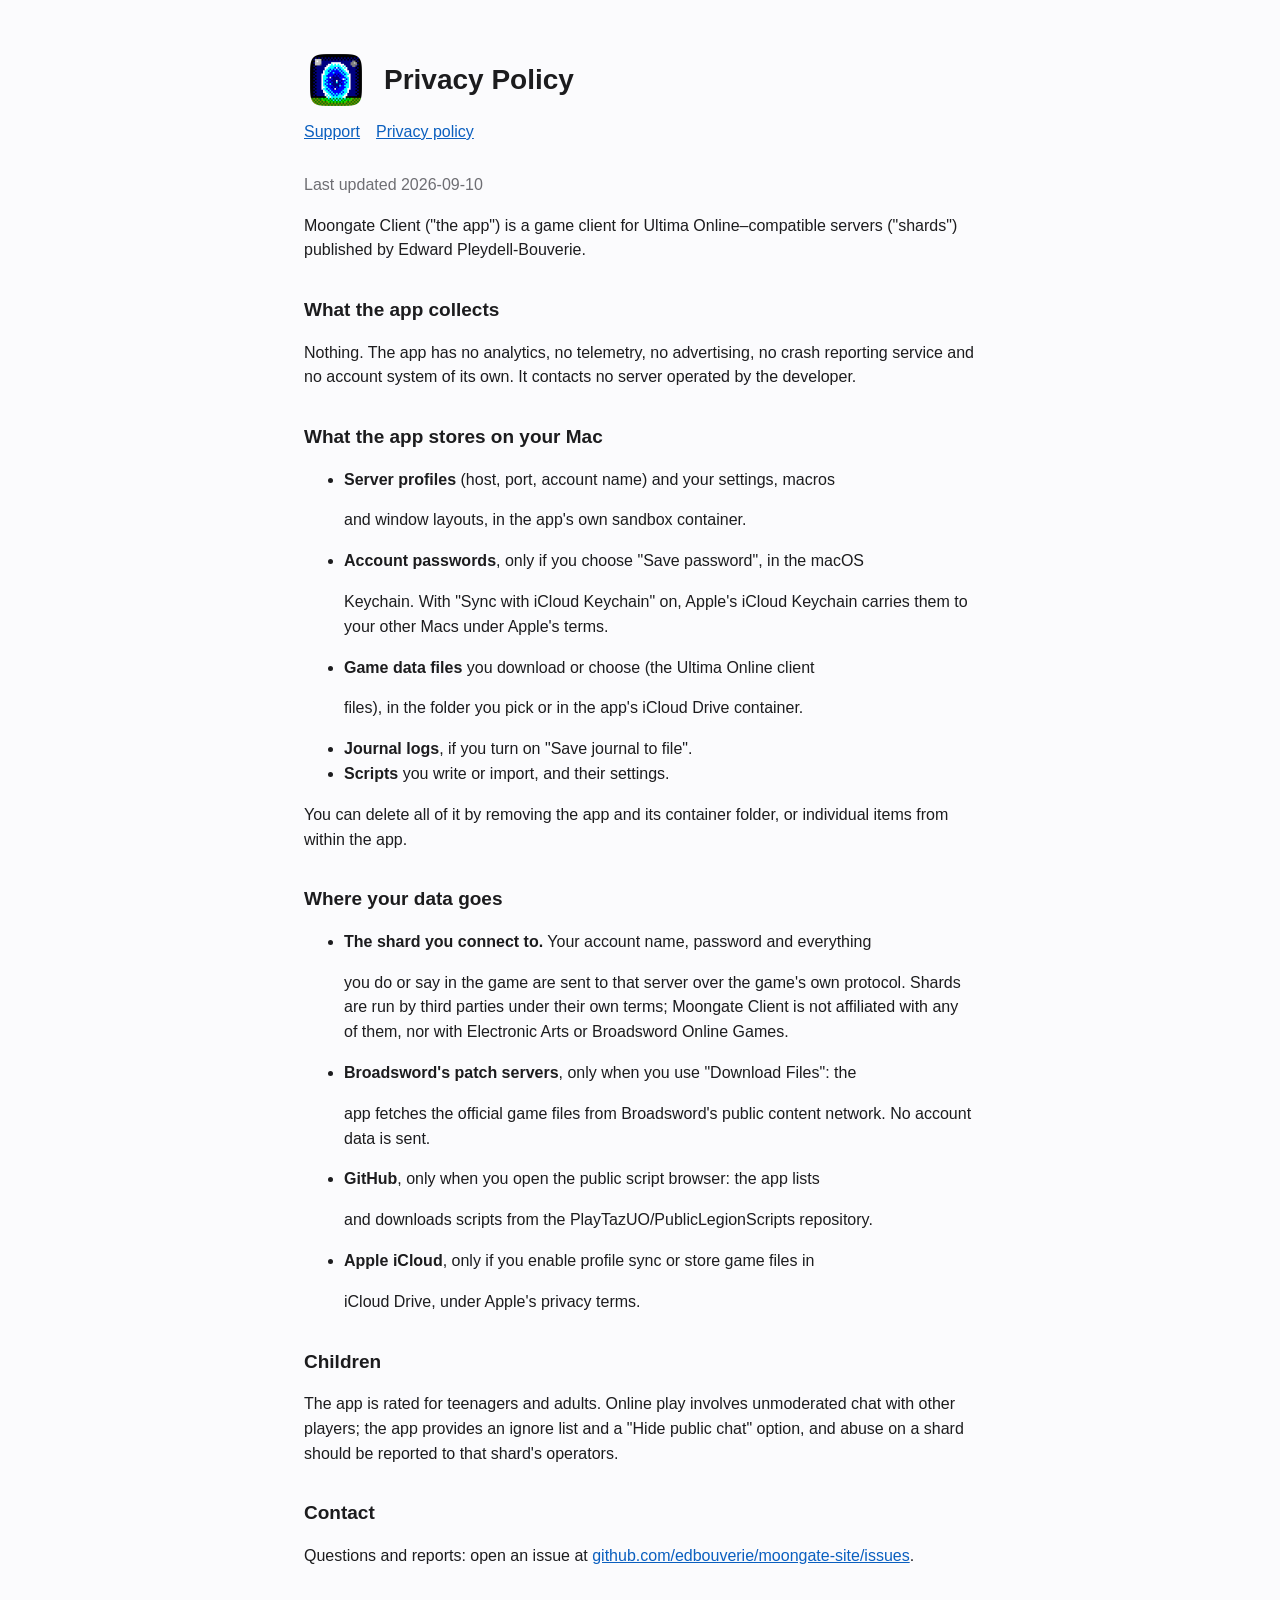
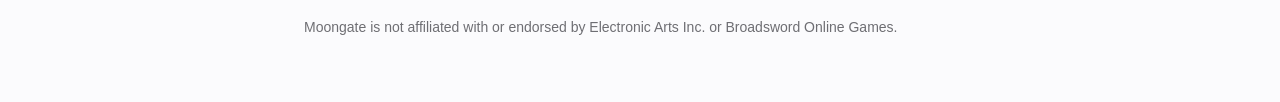
==== privacy.html @ e58f9832 "Moongate Client support + privacy pages" ====
<!doctype html><html lang="en"><head><meta charset="utf-8"><meta name="viewport" content="width=device-width,initial-scale=1">
<title>Moongate Client — Privacy Policy</title><link rel="stylesheet" href="style.css"><link rel="icon" href="icon.png"></head>
<body><main>
<header><img src="icon.png" alt=""><h1>Privacy Policy</h1></header>
<nav><a href="index.html">Support</a><a href="privacy.html">Privacy policy</a></nav>
<p class="muted">Last updated 2026-09-10</p>
<p>Moongate Client (&quot;the app&quot;) is a game client for Ultima Online–compatible servers (&quot;shards&quot;) published by Edward Pleydell-Bouverie.</p>
<h2>What the app collects</h2>
<p>Nothing. The app has no analytics, no telemetry, no advertising, no crash reporting service and no account system of its own. It contacts no server operated by the developer.</p>
<h2>What the app stores on your Mac</h2>
<ul>
<li><strong>Server profiles</strong> (host, port, account name) and your settings, macros</li>
<p>  and window layouts, in the app&#x27;s own sandbox container.</p>
<li><strong>Account passwords</strong>, only if you choose &quot;Save password&quot;, in the macOS</li>
<p>  Keychain. With &quot;Sync with iCloud Keychain&quot; on, Apple&#x27;s iCloud Keychain   carries them to your other Macs under Apple&#x27;s terms.</p>
<li><strong>Game data files</strong> you download or choose (the Ultima Online client</li>
<p>  files), in the folder you pick or in the app&#x27;s iCloud Drive container.</p>
<li><strong>Journal logs</strong>, if you turn on &quot;Save journal to file&quot;.</li>
<li><strong>Scripts</strong> you write or import, and their settings.</li>
</ul>
<p>You can delete all of it by removing the app and its container folder, or individual items from within the app.</p>
<h2>Where your data goes</h2>
<ul>
<li><strong>The shard you connect to.</strong> Your account name, password and everything</li>
<p>  you do or say in the game are sent to that server over the game&#x27;s own   protocol. Shards are run by third parties under their own terms; Moongate   Client is not affiliated with any of them, nor with Electronic Arts or   Broadsword Online Games.</p>
<li><strong>Broadsword&#x27;s patch servers</strong>, only when you use &quot;Download Files&quot;: the</li>
<p>  app fetches the official game files from Broadsword&#x27;s public content   network. No account data is sent.</p>
<li><strong>GitHub</strong>, only when you open the public script browser: the app lists</li>
<p>  and downloads scripts from the PlayTazUO/PublicLegionScripts repository.</p>
<li><strong>Apple iCloud</strong>, only if you enable profile sync or store game files in</li>
<p>  iCloud Drive, under Apple&#x27;s privacy terms.</p>
</ul>
<h2>Children</h2>
<p>The app is rated for teenagers and adults. Online play involves unmoderated chat with other players; the app provides an ignore list and a &quot;Hide public chat&quot; option, and abuse on a shard should be reported to that shard&#x27;s operators.</p>
<h2>Contact</h2>
<p>Questions and reports: open an issue at <a href="https://github.com/edbouverie/moongate-site/issues">github.com/edbouverie/moongate-site/issues</a>.</p>
<footer>Moongate is not affiliated with or endorsed by Electronic Arts Inc. or Broadsword Online Games.</footer>
</main></body></html>
---- style.css ----
:root{color-scheme:light dark;--fg:#1c1c1e;--bg:#fbfbfd;--muted:#6e6e73;--link:#0a5fbf;--card:#f2f2f7}
@media(prefers-color-scheme:dark){:root{--fg:#f2f2f7;--bg:#111114;--muted:#9a9aa3;--link:#6fb0ff;--card:#1c1c22}}
*{box-sizing:border-box}body{margin:0;background:var(--bg);color:var(--fg);font:16px/1.55 -apple-system,BlinkMacSystemFont,"Helvetica Neue",Helvetica,Arial,sans-serif}
main{max-width:720px;margin:0 auto;padding:48px 24px 64px}header{display:flex;align-items:center;gap:16px;margin-bottom:8px}
header img{width:64px;height:64px}h1{font-size:28px;margin:0}h2{font-size:19px;margin:32px 0 8px}p,li{color:var(--fg)}
.muted{color:var(--muted)}a{color:var(--link)}nav{margin:4px 0 28px}nav a{margin-right:16px}
.card{background:var(--card);border-radius:12px;padding:16px 20px;margin:16px 0}footer{margin-top:48px;color:var(--muted);font-size:14px}
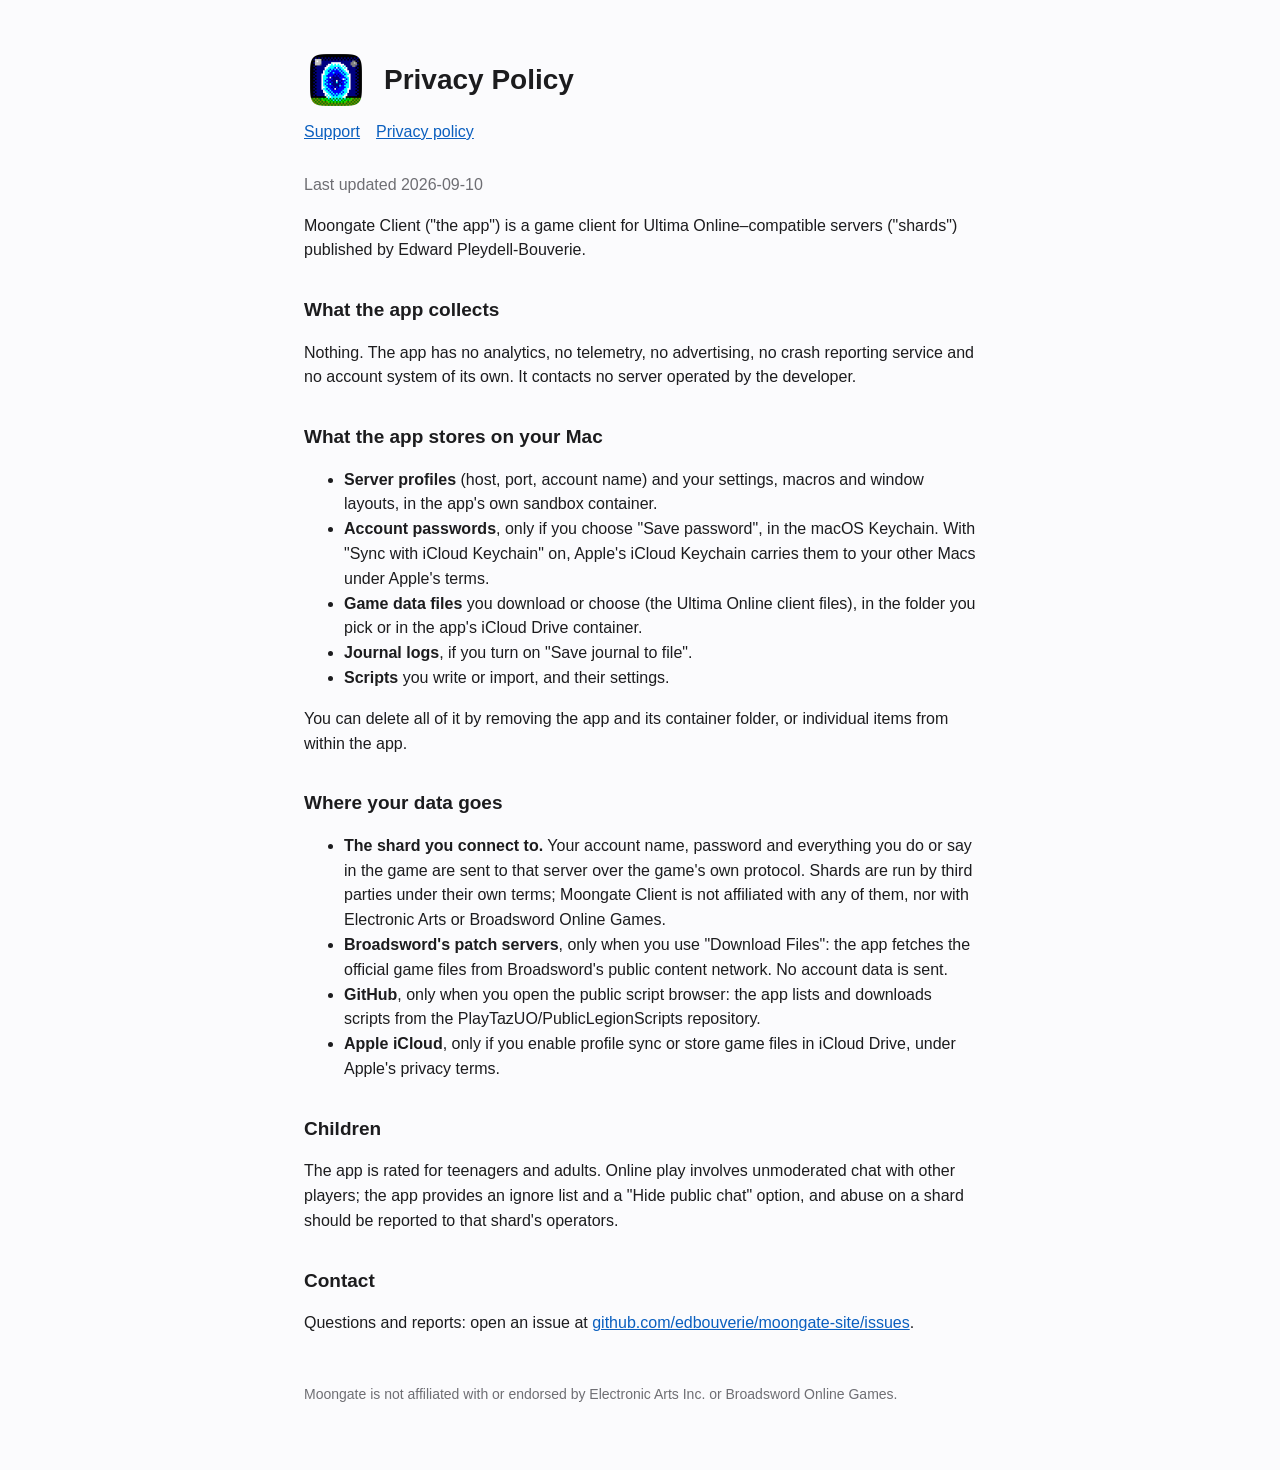
==== commit 400f4847: "Privacy page: join wrapped lines" ====
--- a/privacy.html
+++ b/privacy.html
@@ -9,26 +9,19 @@
 <p>Nothing. The app has no analytics, no telemetry, no advertising, no crash reporting service and no account system of its own. It contacts no server operated by the developer.</p>
 <h2>What the app stores on your Mac</h2>
 <ul>
-<li><strong>Server profiles</strong> (host, port, account name) and your settings, macros</li>
-<p>  and window layouts, in the app&#x27;s own sandbox container.</p>
-<li><strong>Account passwords</strong>, only if you choose &quot;Save password&quot;, in the macOS</li>
-<p>  Keychain. With &quot;Sync with iCloud Keychain&quot; on, Apple&#x27;s iCloud Keychain   carries them to your other Macs under Apple&#x27;s terms.</p>
-<li><strong>Game data files</strong> you download or choose (the Ultima Online client</li>
-<p>  files), in the folder you pick or in the app&#x27;s iCloud Drive container.</p>
+<li><strong>Server profiles</strong> (host, port, account name) and your settings, macros and window layouts, in the app&#x27;s own sandbox container.</li>
+<li><strong>Account passwords</strong>, only if you choose &quot;Save password&quot;, in the macOS Keychain. With &quot;Sync with iCloud Keychain&quot; on, Apple&#x27;s iCloud Keychain carries them to your other Macs under Apple&#x27;s terms.</li>
+<li><strong>Game data files</strong> you download or choose (the Ultima Online client files), in the folder you pick or in the app&#x27;s iCloud Drive container.</li>
 <li><strong>Journal logs</strong>, if you turn on &quot;Save journal to file&quot;.</li>
 <li><strong>Scripts</strong> you write or import, and their settings.</li>
 </ul>
 <p>You can delete all of it by removing the app and its container folder, or individual items from within the app.</p>
 <h2>Where your data goes</h2>
 <ul>
-<li><strong>The shard you connect to.</strong> Your account name, password and everything</li>
-<p>  you do or say in the game are sent to that server over the game&#x27;s own   protocol. Shards are run by third parties under their own terms; Moongate   Client is not affiliated with any of them, nor with Electronic Arts or   Broadsword Online Games.</p>
-<li><strong>Broadsword&#x27;s patch servers</strong>, only when you use &quot;Download Files&quot;: the</li>
-<p>  app fetches the official game files from Broadsword&#x27;s public content   network. No account data is sent.</p>
-<li><strong>GitHub</strong>, only when you open the public script browser: the app lists</li>
-<p>  and downloads scripts from the PlayTazUO/PublicLegionScripts repository.</p>
-<li><strong>Apple iCloud</strong>, only if you enable profile sync or store game files in</li>
-<p>  iCloud Drive, under Apple&#x27;s privacy terms.</p>
+<li><strong>The shard you connect to.</strong> Your account name, password and everything you do or say in the game are sent to that server over the game&#x27;s own protocol. Shards are run by third parties under their own terms; Moongate Client is not affiliated with any of them, nor with Electronic Arts or Broadsword Online Games.</li>
+<li><strong>Broadsword&#x27;s patch servers</strong>, only when you use &quot;Download Files&quot;: the app fetches the official game files from Broadsword&#x27;s public content network. No account data is sent.</li>
+<li><strong>GitHub</strong>, only when you open the public script browser: the app lists and downloads scripts from the PlayTazUO/PublicLegionScripts repository.</li>
+<li><strong>Apple iCloud</strong>, only if you enable profile sync or store game files in iCloud Drive, under Apple&#x27;s privacy terms.</li>
 </ul>
 <h2>Children</h2>
 <p>The app is rated for teenagers and adults. Online play involves unmoderated chat with other players; the app provides an ignore list and a &quot;Hide public chat&quot; option, and abuse on a shard should be reported to that shard&#x27;s operators.</p>
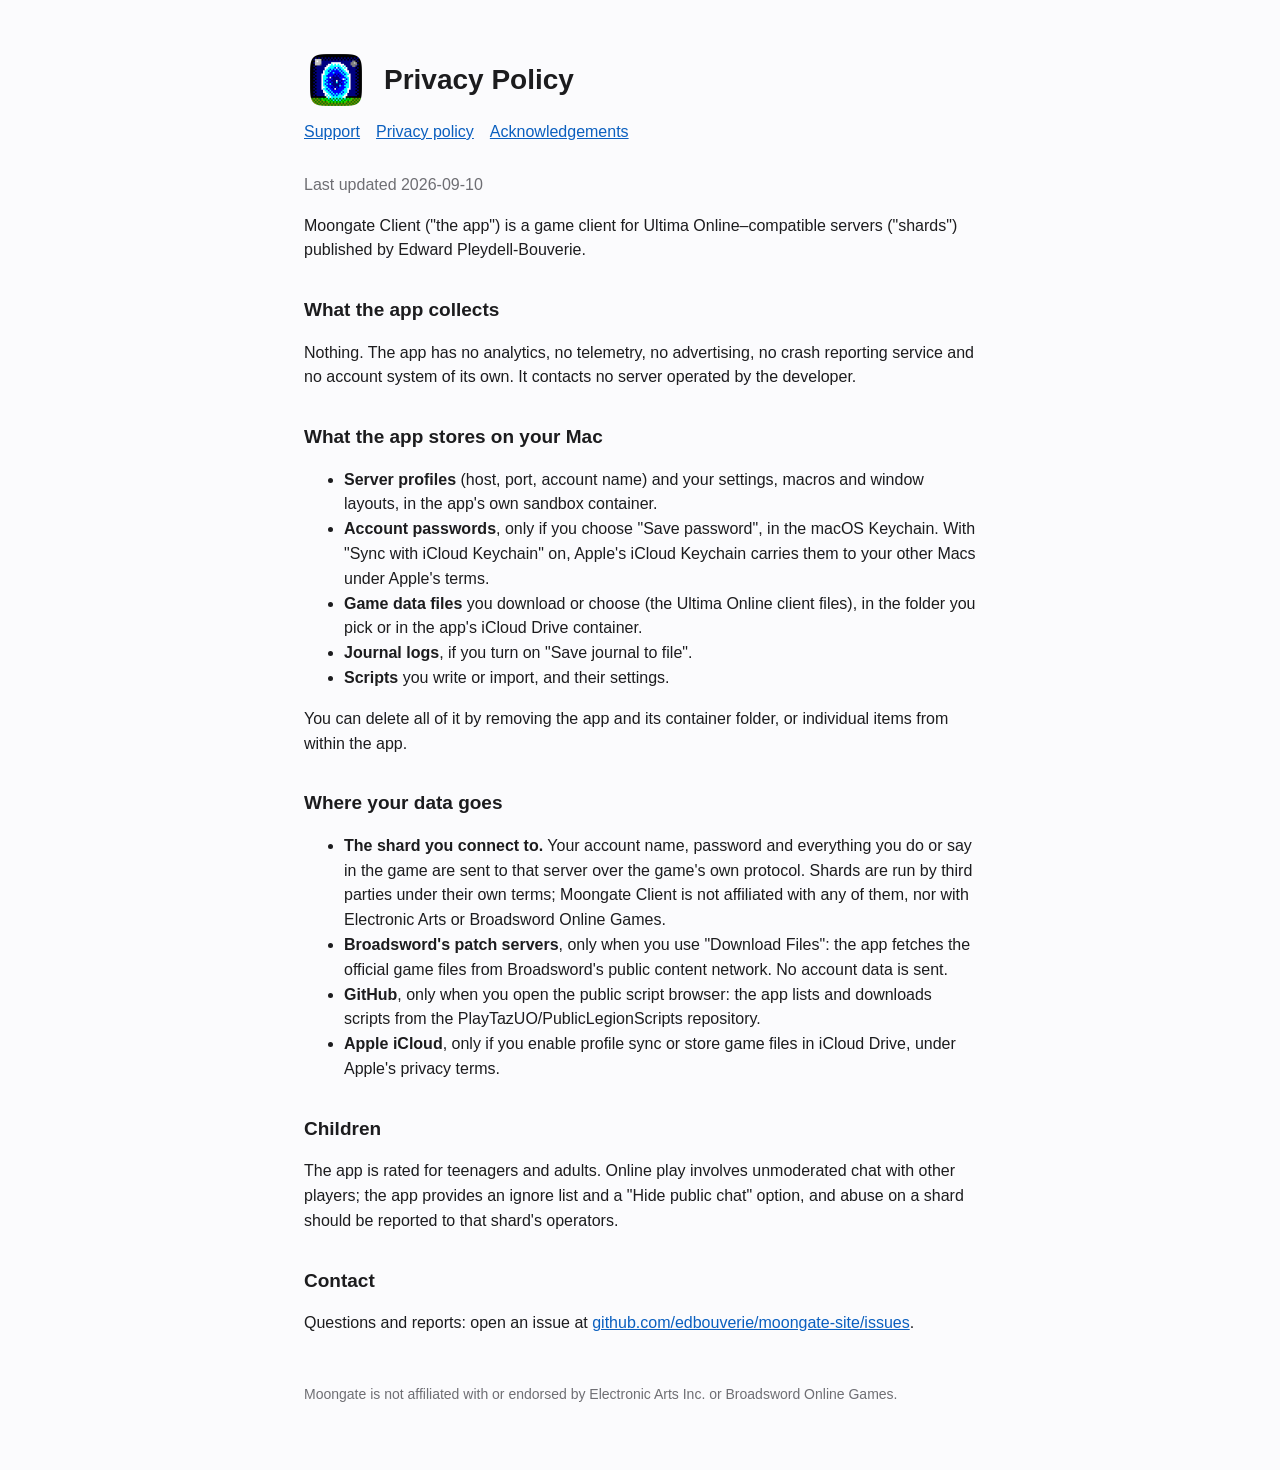
==== commit 4e7362e6: "Acknowledgements page; credit ClassicUO alongside TazUO" ====
--- a/privacy.html
+++ b/privacy.html
@@ -2,7 +2,7 @@
 <title>Moongate Client — Privacy Policy</title><link rel="stylesheet" href="style.css"><link rel="icon" href="icon.png"></head>
 <body><main>
 <header><img src="icon.png" alt=""><h1>Privacy Policy</h1></header>
-<nav><a href="index.html">Support</a><a href="privacy.html">Privacy policy</a></nav>
+<nav><a href="index.html">Support</a><a href="privacy.html">Privacy policy</a><a href="acknowledgements.html">Acknowledgements</a></nav>
 <p class="muted">Last updated 2026-09-10</p>
 <p>Moongate Client (&quot;the app&quot;) is a game client for Ultima Online–compatible servers (&quot;shards&quot;) published by Edward Pleydell-Bouverie.</p>
 <h2>What the app collects</h2>
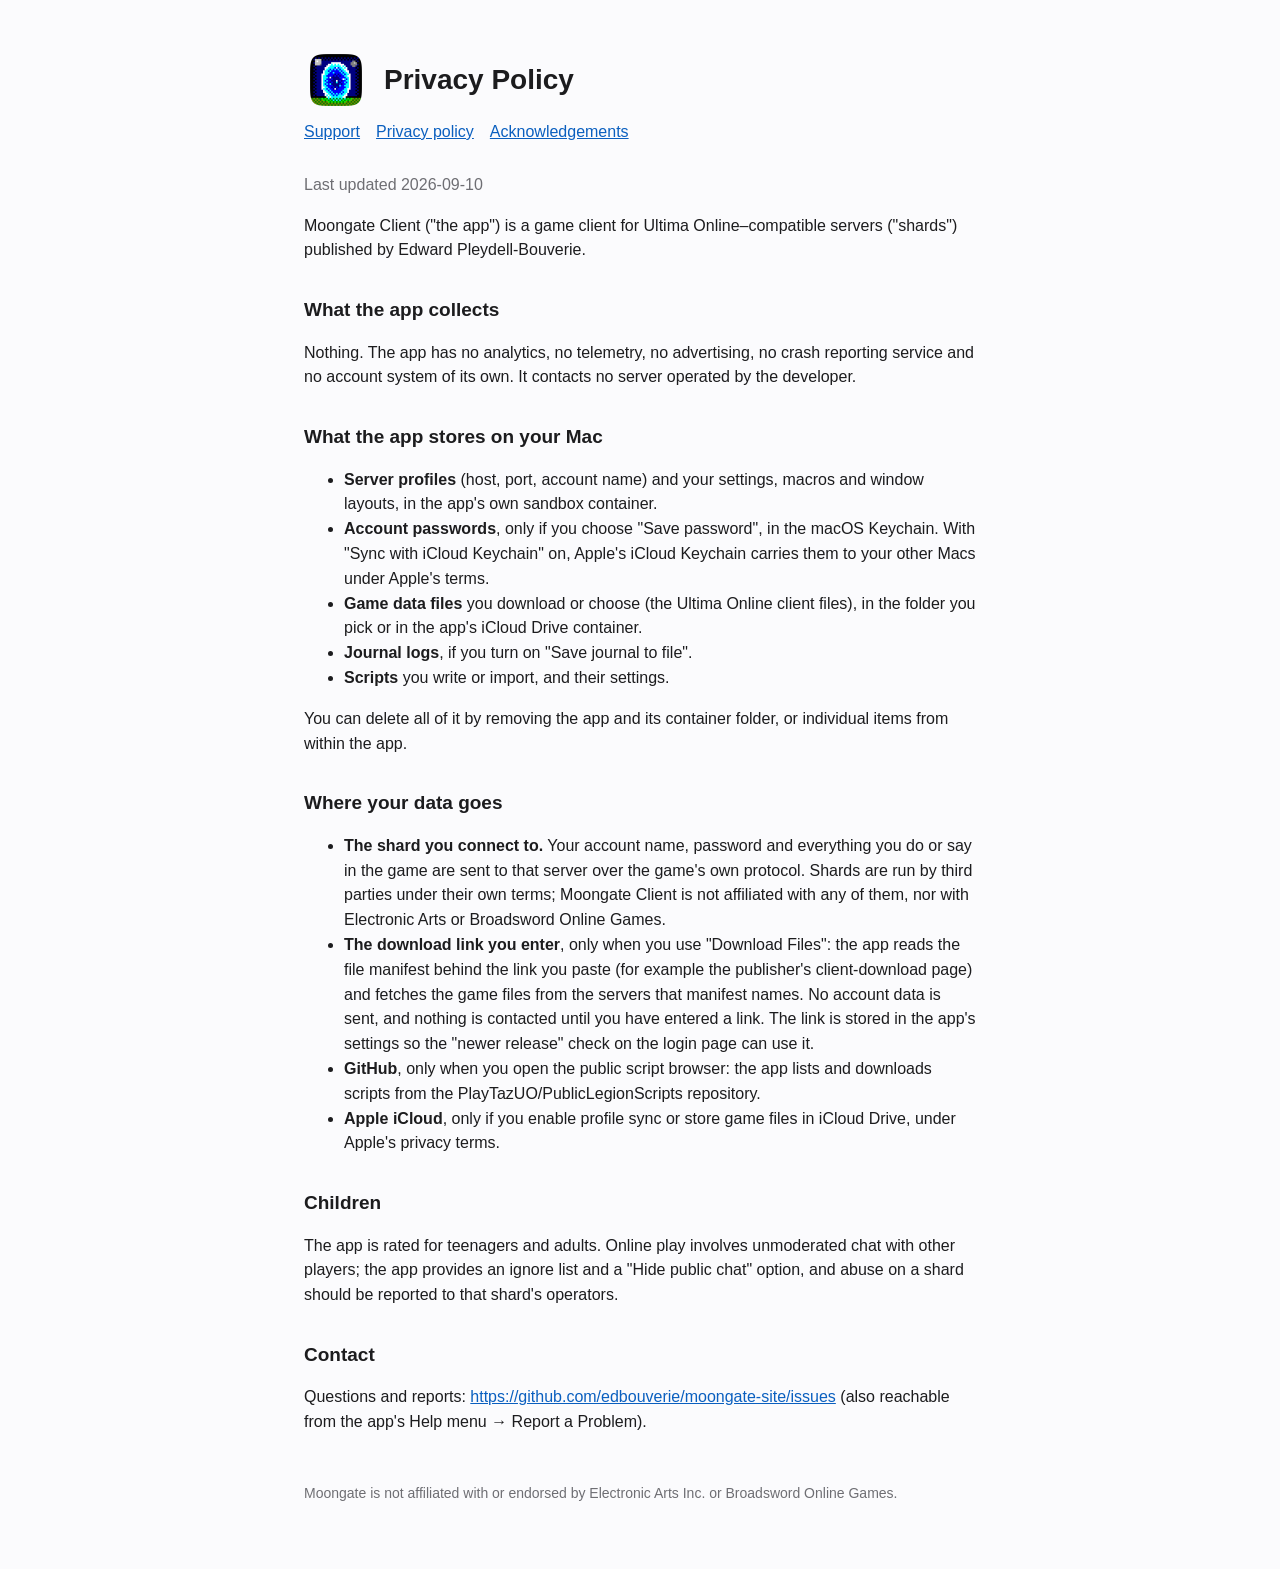
==== commit 53dad774: "Privacy + support: files come from the download link the user enters" ====
--- a/privacy.html
+++ b/privacy.html
@@ -19,13 +19,13 @@
 <h2>Where your data goes</h2>
 <ul>
 <li><strong>The shard you connect to.</strong> Your account name, password and everything you do or say in the game are sent to that server over the game&#x27;s own protocol. Shards are run by third parties under their own terms; Moongate Client is not affiliated with any of them, nor with Electronic Arts or Broadsword Online Games.</li>
-<li><strong>Broadsword&#x27;s patch servers</strong>, only when you use &quot;Download Files&quot;: the app fetches the official game files from Broadsword&#x27;s public content network. No account data is sent.</li>
+<li><strong>The download link you enter</strong>, only when you use &quot;Download Files&quot;: the app reads the file manifest behind the link you paste (for example the publisher&#x27;s client-download page) and fetches the game files from the servers that manifest names. No account data is sent, and nothing is contacted until you have entered a link. The link is stored in the app&#x27;s settings so the &quot;newer release&quot; check on the login page can use it.</li>
 <li><strong>GitHub</strong>, only when you open the public script browser: the app lists and downloads scripts from the PlayTazUO/PublicLegionScripts repository.</li>
 <li><strong>Apple iCloud</strong>, only if you enable profile sync or store game files in iCloud Drive, under Apple&#x27;s privacy terms.</li>
 </ul>
 <h2>Children</h2>
 <p>The app is rated for teenagers and adults. Online play involves unmoderated chat with other players; the app provides an ignore list and a &quot;Hide public chat&quot; option, and abuse on a shard should be reported to that shard&#x27;s operators.</p>
 <h2>Contact</h2>
-<p>Questions and reports: open an issue at <a href="https://github.com/edbouverie/moongate-site/issues">github.com/edbouverie/moongate-site/issues</a>.</p>
+<p>Questions and reports: <a href="https://github.com/edbouverie/moongate-site/issues">https://github.com/edbouverie/moongate-site/issues</a> (also reachable from the app&#x27;s Help menu → Report a Problem).</p>
 <footer>Moongate is not affiliated with or endorsed by Electronic Arts Inc. or Broadsword Online Games.</footer>
 </main></body></html>
